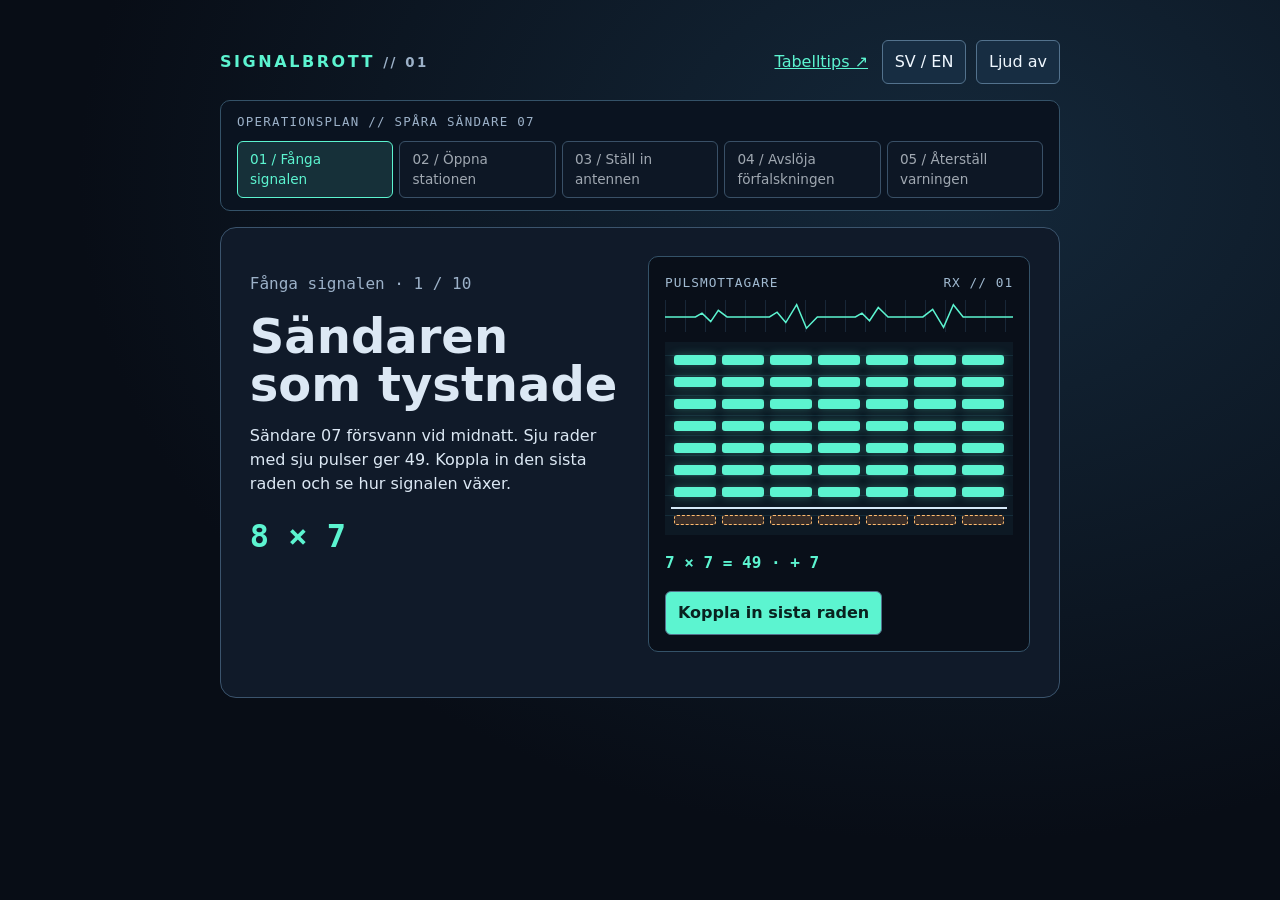
==== index.html @ 73264b48 "Add Signalbrott times tables adventure" ====
<!doctype html>
<html lang="sv">
<head>
<meta charset="utf-8">
<meta name="viewport" content="width=device-width, initial-scale=1">
<title>Signalbrott</title>
<link rel="stylesheet" href="./style.css">
<script defer src="./mission.js"></script>
<script defer src="./game.js"></script>
</head>
<body>
<main>
  <header><strong>SIGNALBROTT <small>// 01</small></strong><nav aria-label="Inställningar"><a id="tips" href="./tips.html" target="_blank" rel="noopener">Tabelltips ↗</a><button id="language" aria-label="English">SV / EN</button><button id="sound" aria-pressed="false">Ljud av</button></nav></header>
  <aside class="route" aria-labelledby="route-title">
    <p id="route-title" class="tag"></p>
    <ol id="route"></ol>
  </aside>
  <section class="console" aria-labelledby="title">
    <div class="briefing">
      <p id="status" class="tag"></p>
      <h1 id="title" tabindex="-1"></h1>
      <p id="brief"></p>
      <p id="equation" class="equation"></p>
    </div>
    <div class="receiver">
      <div class="readout"><span id="panel"></span><span id="frequency"></span></div>
      <svg class="waveform" viewBox="0 0 320 34" preserveAspectRatio="none" aria-hidden="true">
        <path d="M0 18h28l6-4 8 9 7-12 8 7h39l7-5 8 11 10-19 9 25 10-12h35l6-4 7 8 8-14 9 10h32l9-8 10 19 9-24 9 13h47"/>
      </svg>
      <div id="grid" aria-hidden="true"></div>
      <p id="groups" class="groups" aria-live="polite"></p>
      <button id="lock"></button>
    </div>
    <div class="controls">
      <form id="puzzle" hidden>
        <label for="answer" id="answer-label"></label>
        <input id="answer" inputmode="numeric" pattern="[0-9]+" required autocomplete="off">
        <button id="submit"></button>
      </form>
      <button id="anchor" aria-pressed="false" hidden></button><button id="group" aria-pressed="false" hidden></button>
      <button id="hint" aria-controls="hint-text" aria-expanded="false" hidden></button>
      <button id="why" aria-controls="explanation" aria-expanded="false" hidden></button>
    </div>
    <div id="choices" class="controls" hidden></div>
    <p id="hint-text" hidden></p>
    <p id="explanation" hidden></p>
    <p id="feedback" role="status" hidden></p>
    <button id="next" hidden></button>
  </section>
</main>
</body>
</html>
---- style.css ----
:root { color-scheme: dark; font: 16px/1.5 system-ui, sans-serif; background: #080d16; color: #dce8f4; --signal: #5cf4d0; --alternate: #ffbc70; }
* { box-sizing: border-box; }
body { margin: 0; background: radial-gradient(ellipse at 75% 20%, #14283a, transparent 65%); min-height: 100vh; }
main { max-width: 920px; margin: auto; padding: clamp(1rem, 4vw, 2.5rem); }
header, nav, .readout, .controls, form { display: flex; flex-wrap: wrap; gap: .6rem; align-items: center; }
header, .readout { justify-content: space-between; }
header { margin-bottom: 1rem; letter-spacing: .16em; color: var(--signal); }
small, .tag { color: #9cb1c8; }
.console { display: grid; grid-template-columns: minmax(0, 1fr) minmax(0, 1fr); gap: 1rem; padding: clamp(1rem, 3vw, 1.8rem); background: #101a29; border: 1px solid #3b546d; border-radius: 16px; }
h1 { font-size: clamp(1.9rem, 5vw, 3rem); line-height: 1; margin: .5rem 0 1rem; }
.tag, .readout, .equation, .groups { font-family: ui-monospace, monospace; }
.equation { color: var(--signal); font-size: 2rem; font-weight: bold; margin: .5rem 0; }
.receiver { grid-column: 2; grid-row: span 2; padding: 1rem; border-radius: 10px; border: 1px solid #345268; background: #090f19; }
.readout { color: #a1bad1; font-size: .8rem; text-transform: uppercase; letter-spacing: .08em; }
#grid { margin: .65rem 0; padding: .4rem; background: repeating-linear-gradient(0deg, #0d1924 0 19px, #152c39 19px 20px); }
.pulse-row { display: flex; gap: 6px; align-items: center; padding: 3px; min-height: 22px; }
.pulse-row i { flex: 1; height: 10px; border-radius: 3px; background: var(--signal); box-shadow: 0 0 10px #5cf4d04d; }
.pulse-row.second i { background: var(--alternate); box-shadow: 0 0 9px #ffbc7055; }
.pulse-row.pending i { background: #382d28; border: 1px dashed var(--alternate); box-shadow: none; }
.pulse-row.boundary { border-top: 2px solid #d5e9f8; margin-top: 4px; padding-top: 5px; }
.groups { color: var(--signal); font-weight: bold; }
.controls, #feedback, #explanation, #hint-text, #next { grid-column: 1 / -1; }
#feedback, #explanation, #hint-text { margin: 0; padding: .8rem 1rem; border-left: 3px solid var(--alternate); background: #19263a; }
button, #answer { font: inherit; min-height: 44px; padding: .45rem .75rem; border: 1px solid #53728d; border-radius: 6px; }
button { background: #172d42; color: #f0f8ff; cursor: pointer; }
button:hover { background: #25455f; }
#lock, #submit, #next { background: var(--signal); color: #09221f; font-weight: 750; }
#answer { width: 6ch; }
:focus-visible { outline: 3px solid var(--alternate); outline-offset: 3px; }
#next { justify-self: start; }
[hidden] { display: none !important; }
@media (max-width: 630px) {
  .console { grid-template-columns: 1fr; }
  .receiver { grid-column: 1; grid-row: auto; }
}

nav a { color: var(--signal); padding: .45rem .25rem; letter-spacing: normal; }
.tip-grid { display: grid; grid-template-columns: repeat(auto-fit, minmax(min(100%, 260px), 1fr)); gap: 1rem; margin-top: 1.5rem; }
.tip-grid section { border: 1px solid #3b546d; border-radius: 10px; background: #101a29; padding: 1rem; }
.tip-grid h2 { font-size: 1.12rem; margin: 0; }
.tip-example { white-space: pre-line; color: var(--signal); font: bold 1rem/1.5 ui-monospace, monospace; margin-bottom: 0; }

.controls button[aria-pressed="true"] { border-color: var(--signal); background: #24464a; }

.route { margin-bottom: 1rem; padding: .75rem 1rem; background: #0a1320; border: 1px solid #345268; border-radius: 10px; }
.route p { margin: 0 0 .55rem; font-size: .78rem; letter-spacing: .1em; }
.route ol { list-style: none; display: grid; grid-template-columns: repeat(5, minmax(0, 1fr)); gap: .4rem; padding: 0; margin: 0; }
.route button { width: 100%; height: 100%; text-align: left; font-size: .85rem; }
.route button[aria-current] { border-color: var(--signal); color: var(--signal); background: #163039; }
.route button:disabled { opacity: .65; cursor: default; background: #101a29; }
#choices button { min-width: 5rem; color: var(--alternate); font-weight: 800; font-family: ui-monospace, monospace; }
#feedback { border-color: var(--signal); }
@media (max-width: 630px) {
  .route ol { grid-template-columns: repeat(2, minmax(0, 1fr)); }
}

.waveform { display: block; width: 100%; height: 32px; margin-top: .45rem; color: var(--signal); background: repeating-linear-gradient(90deg, #182738 0 1px, transparent 1px 20px); }
.waveform path { fill: none; stroke: currentColor; stroke-width: 1.5; vector-effect: non-scaling-stroke; }
.console[data-solved="true"] .waveform { filter: drop-shadow(0 0 5px #5cf4d0); }
.console[data-finale="true"] #feedback { border-color: var(--alternate); background: #2c2631; }
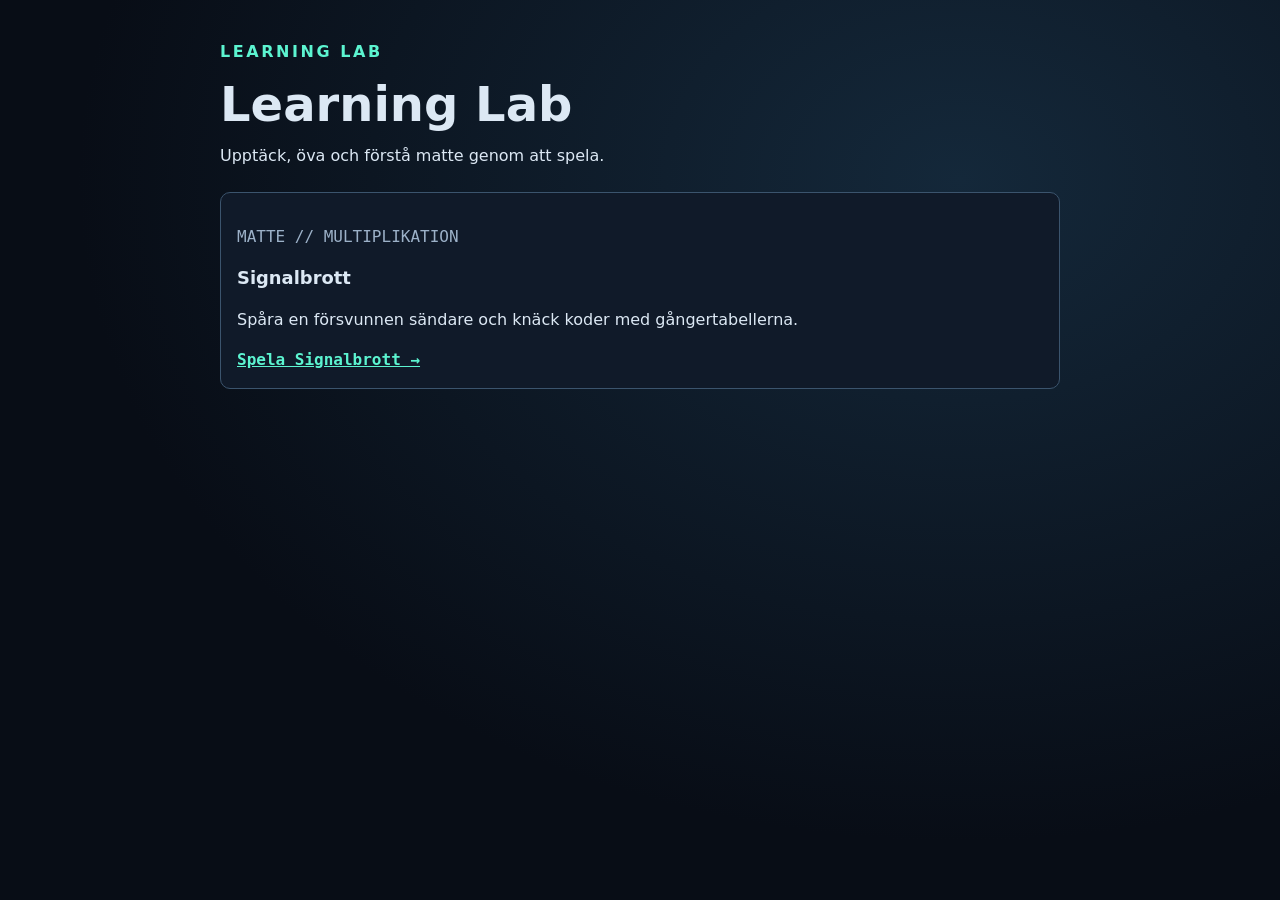
==== commit 9ce8cb04: "Add Learning Lab collection homepage" ====
--- a/index.html
+++ b/index.html
@@ -3,49 +3,22 @@
 <head>
 <meta charset="utf-8">
 <meta name="viewport" content="width=device-width, initial-scale=1">
-<title>Signalbrott</title>
+<title>Learning Lab</title>
+<meta name="description" content="Spel för att upptäcka, öva och förstå matte.">
 <link rel="stylesheet" href="./style.css">
-<script defer src="./mission.js"></script>
-<script defer src="./game.js"></script>
 </head>
 <body>
 <main>
-  <header><strong>SIGNALBROTT <small>// 01</small></strong><nav aria-label="Inställningar"><a id="tips" href="./tips.html" target="_blank" rel="noopener">Tabelltips ↗</a><button id="language" aria-label="English">SV / EN</button><button id="sound" aria-pressed="false">Ljud av</button></nav></header>
-  <aside class="route" aria-labelledby="route-title">
-    <p id="route-title" class="tag"></p>
-    <ol id="route"></ol>
-  </aside>
-  <section class="console" aria-labelledby="title">
-    <div class="briefing">
-      <p id="status" class="tag"></p>
-      <h1 id="title" tabindex="-1"></h1>
-      <p id="brief"></p>
-      <p id="equation" class="equation"></p>
-    </div>
-    <div class="receiver">
-      <div class="readout"><span id="panel"></span><span id="frequency"></span></div>
-      <svg class="waveform" viewBox="0 0 320 34" preserveAspectRatio="none" aria-hidden="true">
-        <path d="M0 18h28l6-4 8 9 7-12 8 7h39l7-5 8 11 10-19 9 25 10-12h35l6-4 7 8 8-14 9 10h32l9-8 10 19 9-24 9 13h47"/>
-      </svg>
-      <div id="grid" aria-hidden="true"></div>
-      <p id="groups" class="groups" aria-live="polite"></p>
-      <button id="lock"></button>
-    </div>
-    <div class="controls">
-      <form id="puzzle" hidden>
-        <label for="answer" id="answer-label"></label>
-        <input id="answer" inputmode="numeric" pattern="[0-9]+" required autocomplete="off">
-        <button id="submit"></button>
-      </form>
-      <button id="anchor" aria-pressed="false" hidden></button><button id="group" aria-pressed="false" hidden></button>
-      <button id="hint" aria-controls="hint-text" aria-expanded="false" hidden></button>
-      <button id="why" aria-controls="explanation" aria-expanded="false" hidden></button>
-    </div>
-    <div id="choices" class="controls" hidden></div>
-    <p id="hint-text" hidden></p>
-    <p id="explanation" hidden></p>
-    <p id="feedback" role="status" hidden></p>
-    <button id="next" hidden></button>
+  <header><strong lang="en">LEARNING LAB</strong></header>
+  <h1 lang="en">Learning Lab</h1>
+  <p>Upptäck, öva och förstå matte genom att spela.</p>
+  <section class="tip-grid" aria-label="Spel">
+    <section>
+      <p class="tag">MATTE // MULTIPLIKATION</p>
+      <h2>Signalbrott</h2>
+      <p>Spåra en försvunnen sändare och knäck koder med gångertabellerna.</p>
+      <a class="tip-example" href="./signalbrott.html">Spela Signalbrott →</a>
+    </section>
   </section>
 </main>
 </body>
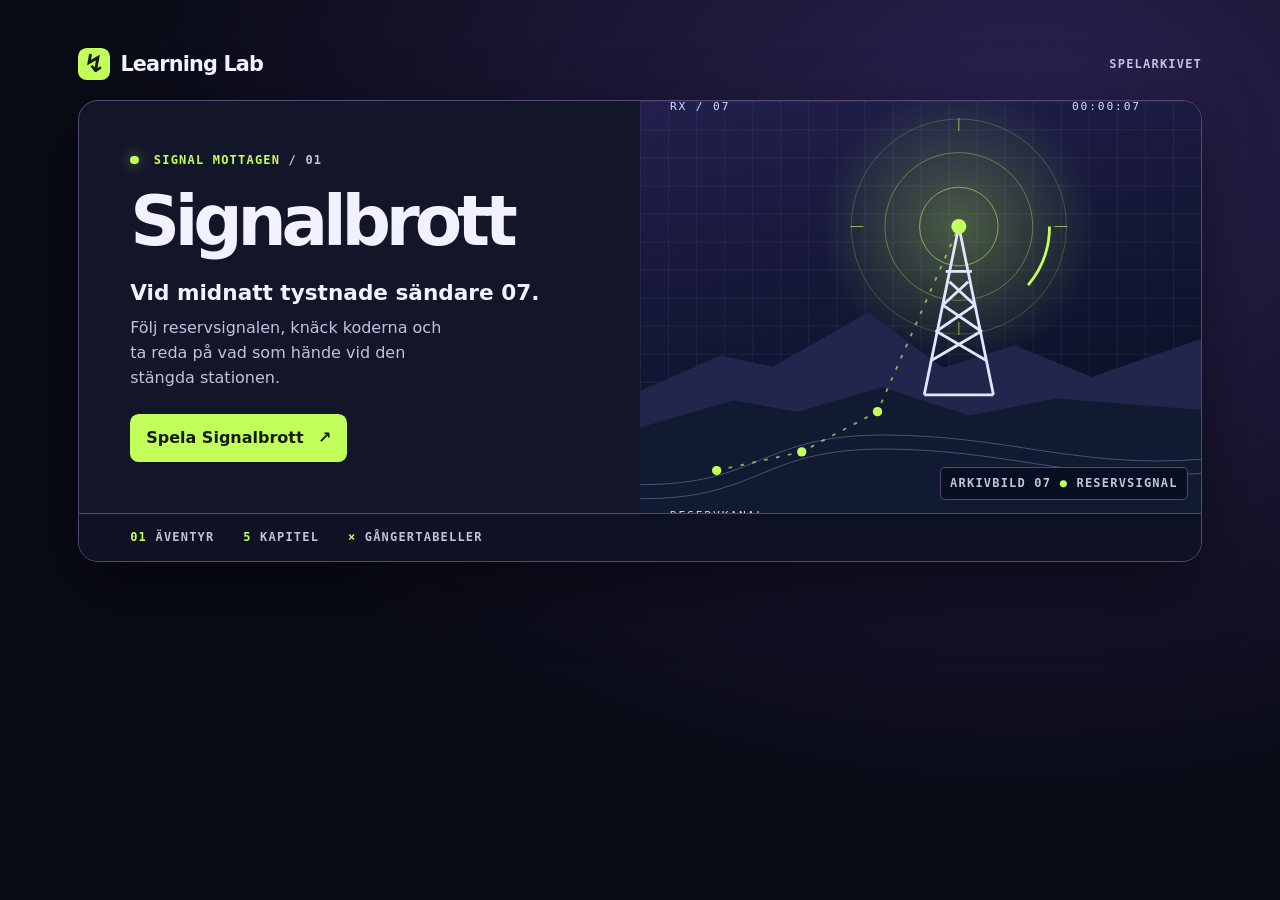
==== commit 7b157479: "Redesign Learning Lab as a mission launch screen" ====
--- a/index.html
+++ b/index.html
@@ -3,23 +3,75 @@
 <head>
 <meta charset="utf-8">
 <meta name="viewport" content="width=device-width, initial-scale=1">
-<title>Learning Lab</title>
-<meta name="description" content="Spel för att upptäcka, öva och förstå matte.">
-<link rel="stylesheet" href="./style.css">
+<title>Learning Lab · Spela Signalbrott</title>
+<meta name="description" content="En sändare har tystnat. Följ signalen och knäck koderna i Signalbrott, det första spelet i Learning Lab.">
+<link rel="stylesheet" href="./landing.css">
 </head>
 <body>
 <main>
-  <header><strong lang="en">LEARNING LAB</strong></header>
-  <h1 lang="en">Learning Lab</h1>
-  <p>Upptäck, öva och förstå matte genom att spela.</p>
-  <section class="tip-grid" aria-label="Spel">
-    <section>
-      <p class="tag">MATTE // MULTIPLIKATION</p>
-      <h2>Signalbrott</h2>
-      <p>Spåra en försvunnen sändare och knäck koder med gångertabellerna.</p>
-      <a class="tip-example" href="./signalbrott.html">Spela Signalbrott →</a>
-    </section>
-  </section>
+  <header class="masthead">
+    <h1 lang="en"><span class="logo" aria-hidden="true">↯</span> Learning Lab</h1>
+    <span class="edition">SPELARKIVET</span>
+  </header>
+
+  <article class="feature" aria-labelledby="game-title">
+    <div class="briefing">
+      <p class="eyebrow"><span class="live-dot" aria-hidden="true"></span> SIGNAL MOTTAGEN <span class="number">/ 01</span></p>
+      <h2 id="game-title">Signalbrott</h2>
+      <p class="hook">Vid midnatt tystnade sändare 07.</p>
+      <p class="story">Följ reservsignalen, knäck koderna och ta reda på vad som hände vid den stängda stationen.</p>
+      <a class="launch" href="./signalbrott.html">Spela Signalbrott <span aria-hidden="true">↗</span></a>
+    </div>
+
+    <figure class="art" aria-hidden="true">
+      <svg viewBox="0 0 600 500" preserveAspectRatio="xMidYMid slice" focusable="false">
+        <defs>
+          <linearGradient id="night" x2=".25" y2="1">
+            <stop stop-color="#23204f"/><stop offset="1" stop-color="#080f20"/>
+          </linearGradient>
+          <radialGradient id="glow">
+            <stop stop-color="#c3ff5b" stop-opacity=".29"/><stop offset="1" stop-color="#c3ff5b" stop-opacity="0"/>
+          </radialGradient>
+          <pattern id="grid" width="30" height="30" patternUnits="userSpaceOnUse">
+            <path d="M30 0H0V30" fill="none" stroke="#b6afff" stroke-opacity=".17"/>
+          </pattern>
+        </defs>
+        <path fill="url(#night)" d="M0 0h600v500H0z"/>
+        <path fill="url(#grid)" d="M0 0h600v500H0z"/>
+        <circle cx="341" cy="164" r="149" fill="url(#glow)"/>
+        <g fill="none" stroke="#c3ff5b">
+          <circle cx="341" cy="164" r="42" opacity=".6"/>
+          <circle cx="341" cy="164" r="79" opacity=".38"/>
+          <circle cx="341" cy="164" r="115" opacity=".24"/>
+          <circle class="sweep" cx="341" cy="164" r="97" stroke-dasharray="68 542" stroke-width="3"/>
+          <path d="M341 48v14m0 204v14M225 164h14m204 0h14" opacity=".7"/>
+        </g>
+        <path d="m0 340 86-38 56 12 102-58 80 59 77-24 82 34 117-41v216H0z" fill="#22264c"/>
+        <path d="m0 379 100-29 69 12 90-26 93 30 93-18 155 12v140H0z" fill="#101a31"/>
+        <path d="M0 440c128 1 128-53 260-53s208 36 340 26m-600 42c128 1 128-53 260-53s208 36 340 26" fill="none" stroke="#a49dd4" opacity=".43"/>
+        <path d="M82 425 173 405l81-43 87-198" fill="none" stroke="#c3ff5b" stroke-dasharray="4 9" stroke-width="2" opacity=".64"/>
+        <g fill="#c3ff5b">
+          <circle cx="82" cy="425" r="5"/><circle cx="173" cy="405" r="5"/><circle cx="254" cy="362" r="5"/>
+        </g>
+        <g fill="none" stroke="#e1e5ff" stroke-width="3" stroke-linejoin="round">
+          <path d="m304 344 37-180 37 180m-66-37 53-31-41-28 27-25m19 84-53-31 41-28-27-25m-27 121h74"/>
+          <path d="M327 212h28"/>
+        </g>
+        <circle cx="341" cy="164" r="8" fill="#c3ff5b"/>
+        <g fill="#d9d9ff" font-family="monospace" font-size="12" letter-spacing="2">
+          <text x="32" y="39">RX / 07</text>
+          <text x="462" y="39">00:00:07</text>
+          <text x="32" y="477">RESERVKANAL</text>
+        </g>
+      </svg>
+      <figcaption>ARKIVBILD 07 <span>●</span> RESERVSIGNAL</figcaption>
+    </figure>
+    <footer class="dossier">
+      <span>01 <b>ÄVENTYR</b></span>
+      <span>5 <b>KAPITEL</b></span>
+      <span>× <b>GÅNGERTABELLER</b></span>
+    </footer>
+  </article>
 </main>
 </body>
 </html>
--- a/landing.css
+++ b/landing.css
@@ -0,0 +1,54 @@
+:root {
+  color-scheme: dark;
+  font: 16px/1.55 system-ui, sans-serif;
+  background: #090b16;
+  color: #f1f1ff;
+  --lime: #c3ff5b;
+  --muted: #c1c2dd;
+  --mono: ui-monospace, Consolas, monospace;
+}
+* { box-sizing: border-box; }
+body {
+  margin: 0;
+  min-height: 100vh;
+  background: radial-gradient(ellipse at 80% 15%, #2b2150, transparent 63%);
+}
+main { max-width: 1220px; margin: auto; padding: clamp(1rem, 4vw, 3rem); }
+.masthead { display: flex; align-items: center; justify-content: space-between; gap: 1rem; margin-bottom: 1.25rem; }
+.masthead h1 { display: flex; align-items: center; gap: .65rem; font-size: 1.3rem; margin: 0; letter-spacing: -.04em; }
+.logo { display: grid; place-items: center; width: 2rem; height: 2rem; border-radius: .55rem; background: var(--lime); color: #151b10; font-size: 1.55rem; line-height: 1; }
+.edition, .eyebrow, .dossier, figcaption { font: 700 .75rem/1.4 var(--mono); letter-spacing: .1em; }
+.edition { color: var(--muted); }
+.feature {
+  display: grid;
+  grid-template-columns: minmax(0, 1fr) minmax(0, 1fr);
+  overflow: hidden;
+  border-radius: 1.25rem;
+  border: 1px solid #514977;
+  background: #131529;
+  box-shadow: 0 24px 70px #0007;
+}
+.briefing { align-self: center; padding: clamp(1.4rem, 4vw, 3.25rem); }
+.eyebrow { color: var(--lime); margin: 0 0 1.25rem; }
+.live-dot { display: inline-block; width: .55rem; height: .55rem; border-radius: 50%; background: var(--lime); box-shadow: 0 0 14px #c3ff5b99; margin-right: .4rem; }
+.number { color: var(--muted); }
+h2 { margin: 0; font-size: clamp(2.55rem, 5.4vw, 5.25rem); line-height: .95; letter-spacing: -.075em; }
+.hook { font-size: clamp(1.05rem, 2vw, 1.35rem); font-weight: 750; margin: 1.3rem 0 .45rem; }
+.story { color: var(--muted); max-width: 31ch; margin: 0 0 1.45rem; }
+.launch { display: inline-flex; align-items: center; gap: .9rem; min-height: 48px; padding: .7rem 1rem; border-radius: .55rem; color: #151b10; background: var(--lime); text-decoration: none; font-weight: 850; }
+.launch:hover { background: #dcff9e; }
+.launch:focus-visible { outline: 3px solid #fff; outline-offset: 4px; }
+.art { position: relative; margin: 0; min-height: 360px; background: #171c3d; }
+.art svg { display: block; width: 100%; height: 100%; position: absolute; inset: 0; object-fit: cover; }
+figcaption { position: absolute; bottom: .8rem; right: .8rem; background: #080f20; color: var(--muted); padding: .45rem .6rem; border: 1px solid #514977; border-radius: .3rem; }
+figcaption span { color: var(--lime); }
+.sweep { transform-origin: 341px 164px; animation: sweep 12s linear infinite; }
+@keyframes sweep { to { transform: rotate(360deg); } }
+@media (prefers-reduced-motion: reduce) { .sweep { animation: none; } }
+.dossier { grid-column: 1 / -1; display: flex; flex-wrap: wrap; gap: .5rem 1.8rem; border-top: 1px solid #514977; padding: .95rem clamp(1.4rem, 4vw, 3.25rem); color: var(--lime); background: #0f1222; }
+.dossier b { color: var(--muted); }
+@media (max-width: 740px) {
+  .feature { grid-template-columns: 1fr; }
+  .art { min-height: 0; aspect-ratio: 6 / 4; }
+  .art svg { overflow: hidden; }
+}
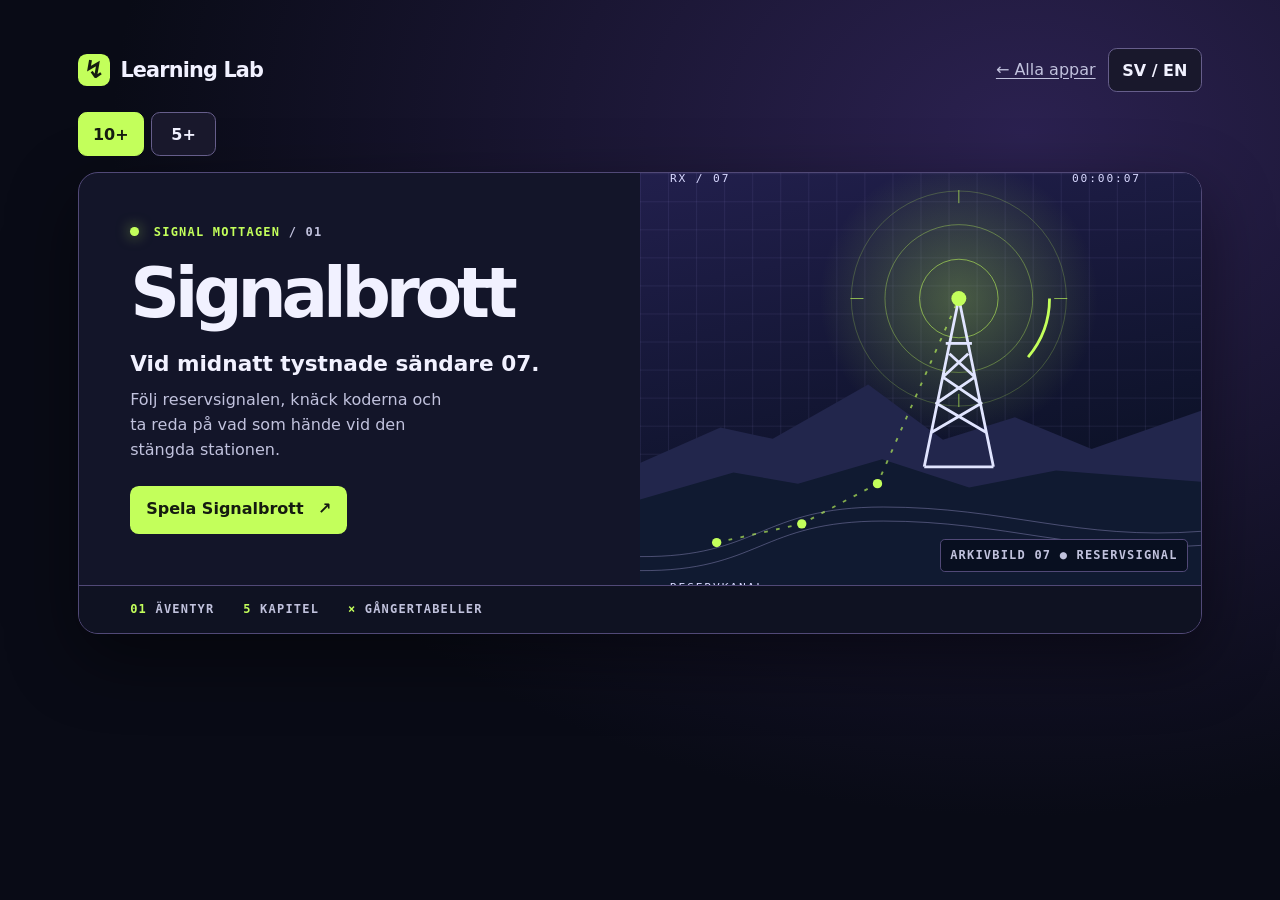
==== commit 7955c152: "Add language and age views to Learning Lab" ====
--- a/index.html
+++ b/index.html
@@ -5,22 +5,31 @@
 <meta name="viewport" content="width=device-width, initial-scale=1">
 <title>Learning Lab · Spela Signalbrott</title>
 <meta name="description" content="En sändare har tystnat. Följ signalen och knäck koderna i Signalbrott, det första spelet i Learning Lab.">
-<link rel="stylesheet" href="./landing.css">
+<link rel="stylesheet" href="./landing.css?v=age-language">
+<script defer src="./landing.js?v=age-language"></script>
 </head>
 <body>
 <main>
   <header class="masthead">
     <h1 lang="en"><span class="logo" aria-hidden="true">↯</span> Learning Lab</h1>
-    <span class="edition">SPELARKIVET</span>
+    <nav class="landing-nav" aria-label="Huvudmeny">
+      <a id="home" href="/">← Alla appar</a>
+      <button id="landing-language" type="button">SV / EN</button>
+    </nav>
   </header>
 
-  <article class="feature" aria-labelledby="game-title">
+  <div class="age-picker" role="group" aria-label="Åldersgrupp">
+    <button type="button" data-age="10" aria-pressed="true">10+</button>
+    <button type="button" data-age="5" aria-pressed="false">5+</button>
+  </div>
+
+  <article id="older-games" class="feature" aria-labelledby="game-title">
     <div class="briefing">
-      <p class="eyebrow"><span class="live-dot" aria-hidden="true"></span> SIGNAL MOTTAGEN <span class="number">/ 01</span></p>
+      <p class="eyebrow"><span class="live-dot" aria-hidden="true"></span> <span id="signal-label">SIGNAL MOTTAGEN</span> <span class="number">/ 01</span></p>
       <h2 id="game-title">Signalbrott</h2>
-      <p class="hook">Vid midnatt tystnade sändare 07.</p>
-      <p class="story">Följ reservsignalen, knäck koderna och ta reda på vad som hände vid den stängda stationen.</p>
-      <a class="launch" href="./signalbrott.html">Spela Signalbrott <span aria-hidden="true">↗</span></a>
+      <p class="hook" id="hook">Vid midnatt tystnade sändare 07.</p>
+      <p class="story" id="story">Följ reservsignalen, knäck koderna och ta reda på vad som hände vid den stängda stationen.</p>
+      <a class="launch" href="./signalbrott.html"><span id="play-label">Spela Signalbrott</span> <span aria-hidden="true">↗</span></a>
     </div>
 
     <figure class="art" aria-hidden="true">
@@ -61,16 +70,29 @@
         <g fill="#d9d9ff" font-family="monospace" font-size="12" letter-spacing="2">
           <text x="32" y="39">RX / 07</text>
           <text x="462" y="39">00:00:07</text>
-          <text x="32" y="477">RESERVKANAL</text>
+          <text id="backup-label" x="32" y="477">RESERVKANAL</text>
         </g>
       </svg>
-      <figcaption>ARKIVBILD 07 <span>●</span> RESERVSIGNAL</figcaption>
+      <figcaption id="archive-caption">ARKIVBILD 07 ● RESERVSIGNAL</figcaption>
     </figure>
     <footer class="dossier">
-      <span>01 <b>ÄVENTYR</b></span>
-      <span>5 <b>KAPITEL</b></span>
-      <span>× <b>GÅNGERTABELLER</b></span>
+      <span>01 <b id="adventure-label">ÄVENTYR</b></span>
+      <span>5 <b id="chapter-label">KAPITEL</b></span>
+      <span>× <b id="maths-label">GÅNGERTABELLER</b></span>
     </footer>
+  </article>
+  <article id="younger-games" class="feature younger" aria-labelledby="younger-title" hidden>
+    <div class="briefing">
+      <p id="younger-label" class="eyebrow">SPEL FÖR 5+</p>
+      <h2 id="younger-title">Små äventyr</h2>
+      <p id="younger-story" class="story">Här kommer vårt första spel för dig som är fem år eller äldre.</p>
+    </div>
+    <svg class="younger-art" viewBox="0 0 340 210" aria-hidden="true" focusable="false">
+      <circle cx="170" cy="105" r="86" fill="#342850"/>
+      <path d="M170 37l15 43 45 1-36 27 13 44-37-26-37 26 13-44-36-27 45-1z" fill="#ffcf7a"/>
+      <circle cx="70" cy="136" r="11" fill="#c3ff5b"/>
+      <rect x="245" y="59" width="22" height="22" rx="5" fill="#f6a9e5" transform="rotate(22 256 70)"/>
+    </svg>
   </article>
 </main>
 </body>
--- a/landing.css
+++ b/landing.css
@@ -52,3 +52,26 @@
   .art { min-height: 0; aspect-ratio: 6 / 4; }
   .art svg { overflow: hidden; }
 }
+
+[hidden] { display: none !important; }
+.landing-nav, .age-picker { display: flex; flex-wrap: wrap; align-items: center; gap: .45rem; }
+.landing-nav a { color: var(--muted); padding: .45rem .3rem; text-underline-offset: .2em; }
+.landing-nav button, .age-picker button {
+  min-height: 44px;
+  padding: .45rem .85rem;
+  border: 1px solid #665e8b;
+  border-radius: .55rem;
+  background: #19182c;
+  color: #f1f1ff;
+  font: 700 1rem system-ui, sans-serif;
+  cursor: pointer;
+}
+.landing-nav button:hover, .age-picker button:hover { border-color: var(--lime); }
+.age-picker { margin: 0 0 1rem; }
+.age-picker button { min-width: 4.1rem; }
+.age-picker [aria-pressed="true"] { background: var(--lime); border-color: var(--lime); color: #151b10; }
+:focus-visible { outline: 3px solid #fff; outline-offset: 4px; }
+.younger { background: linear-gradient(125deg, #211830, #30264a); }
+.younger .story { margin: 1rem 0 0; }
+.younger-art { align-self: center; width: min(100%, 430px); justify-self: center; }
+@media (max-width: 480px) { .masthead { flex-wrap: wrap; } }
